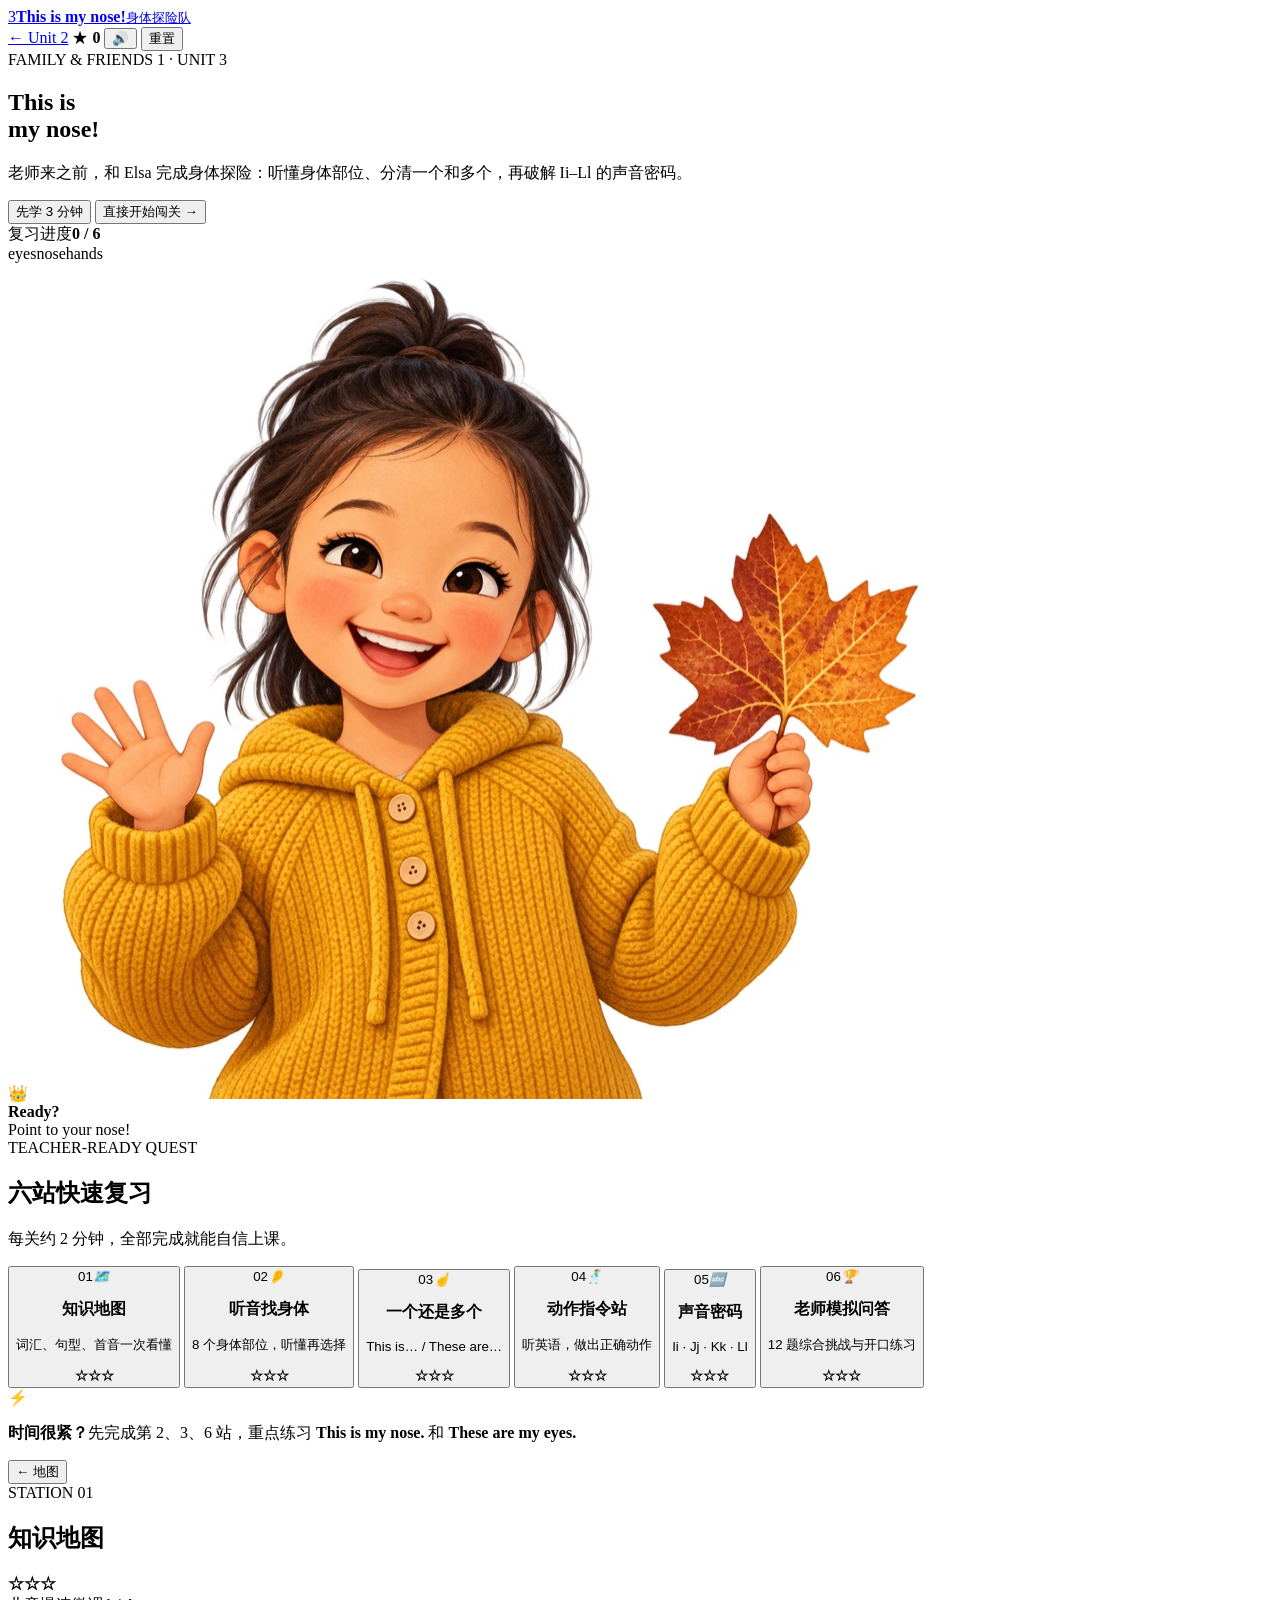
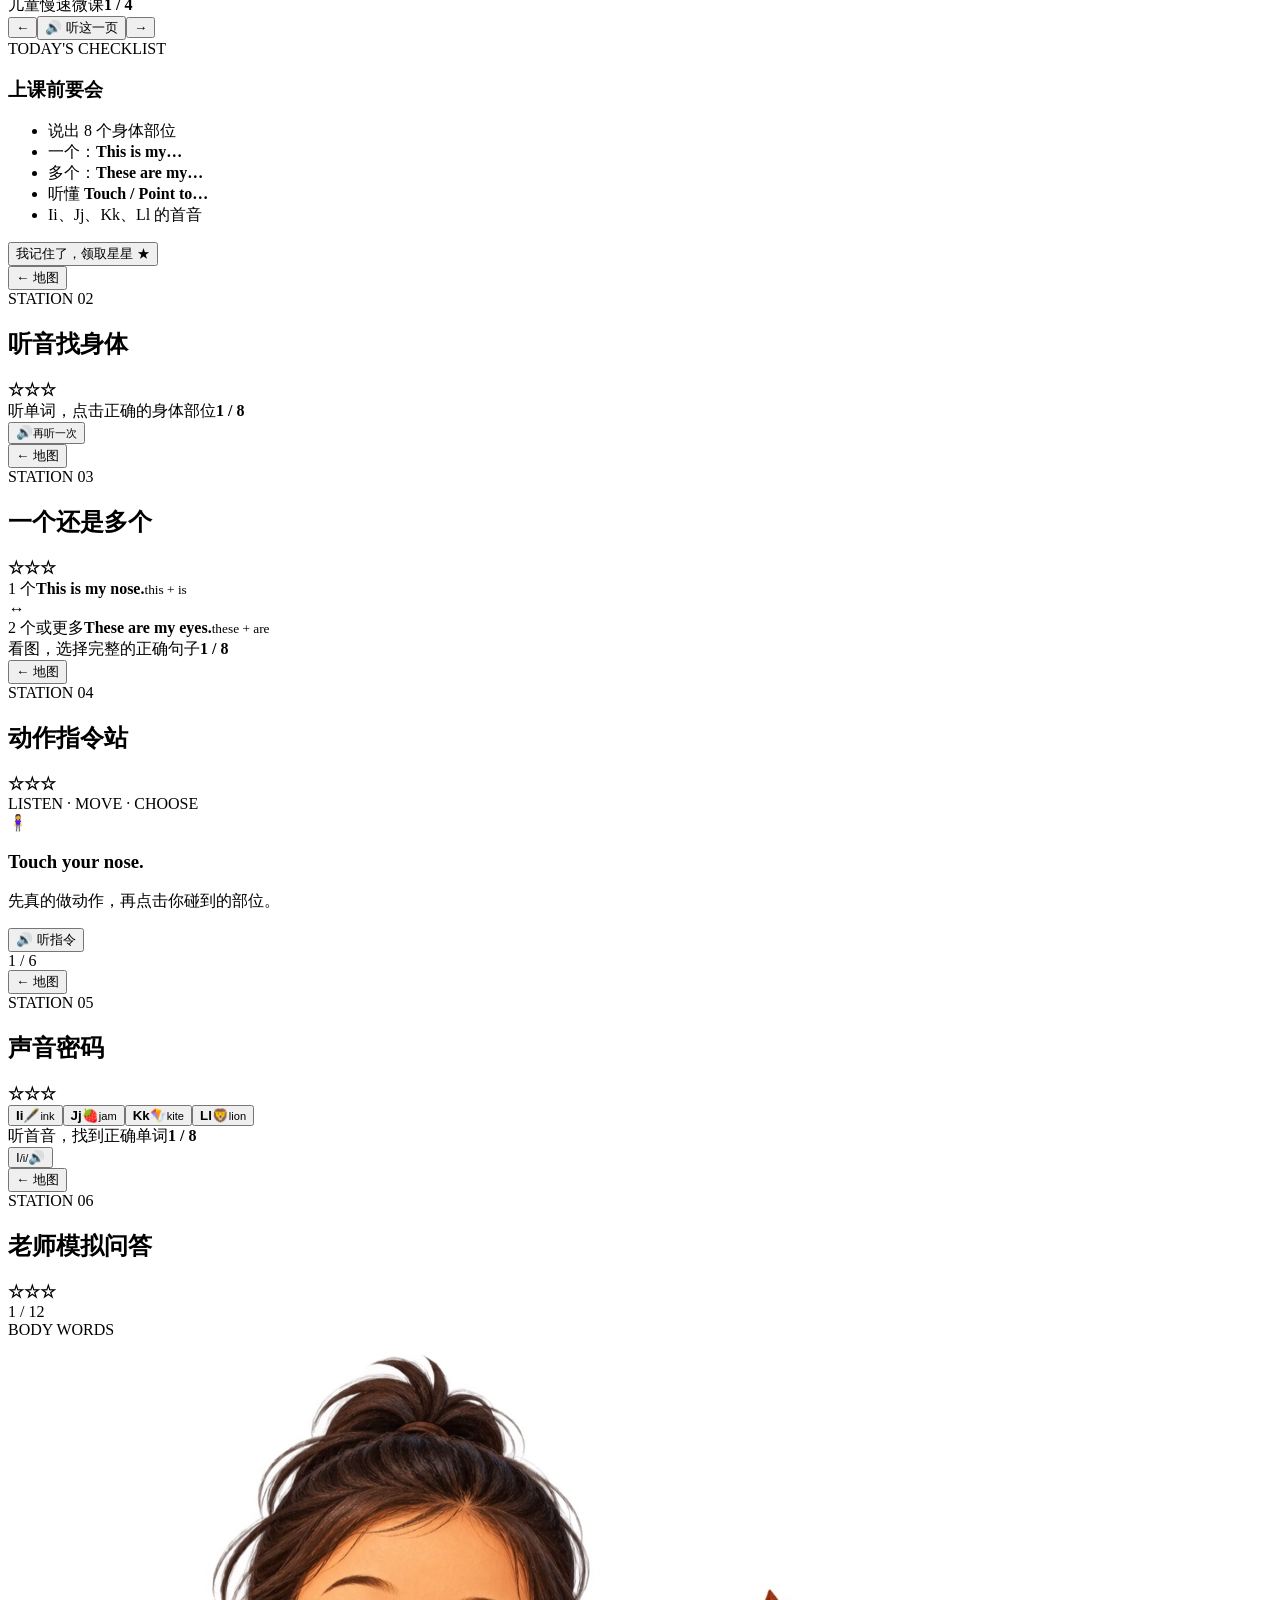
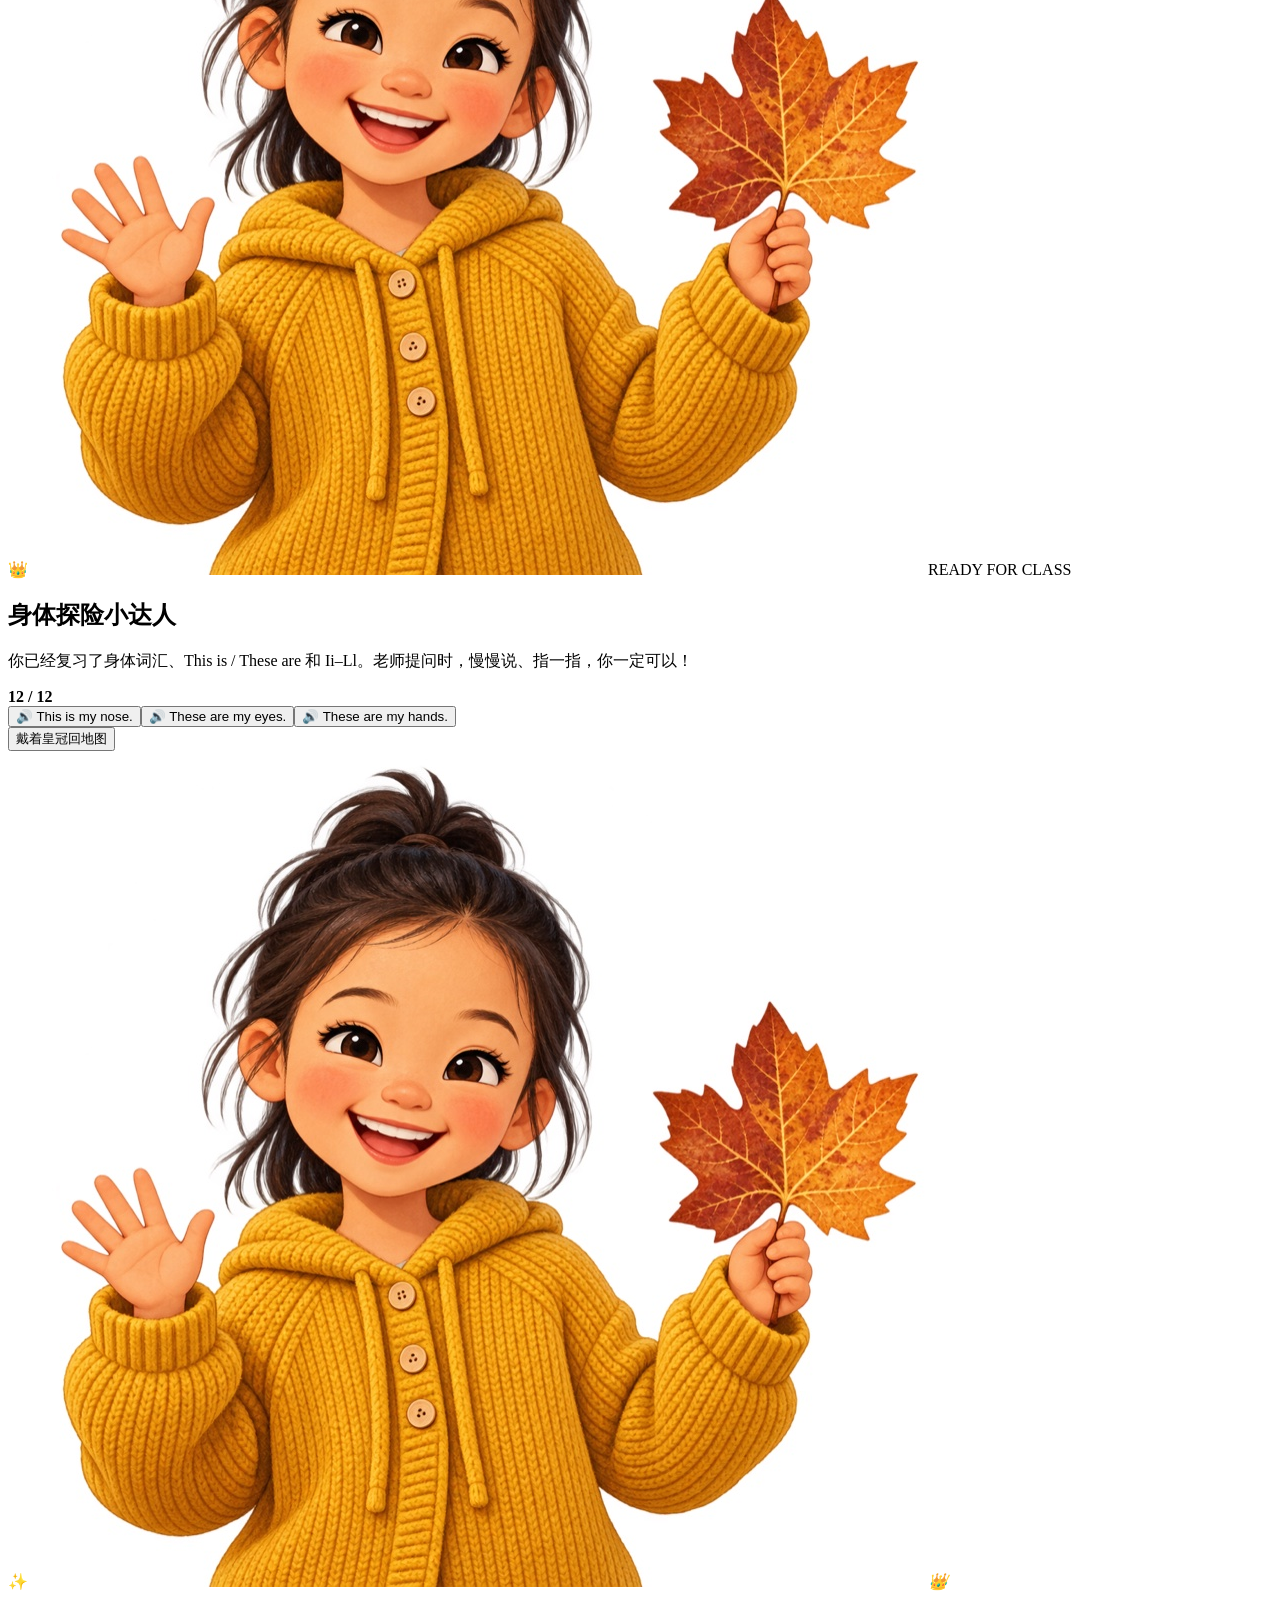
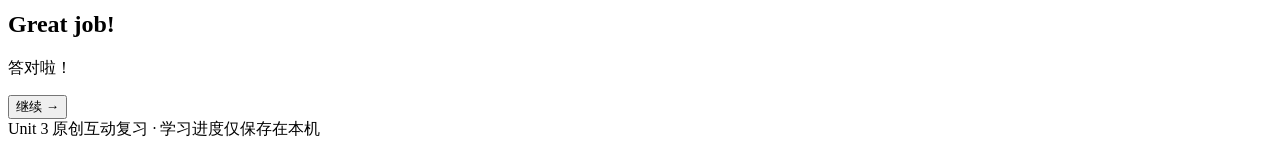
==== unit3.html @ ffd3141f "Add Unit 3 body parts review game" ====
<!doctype html>
<html lang="zh-CN">
<head>
  <meta charset="utf-8">
  <meta name="viewport" content="width=device-width, initial-scale=1">
  <meta name="theme-color" content="#91b7ad">
  <title>This is my nose! — Unit 3 身体探险队</title>
  <link rel="stylesheet" href="unit3.css">
</head>
<body>
  <div class="paper-dots" aria-hidden="true"></div>
  <header class="topbar">
    <a class="brand" href="unit3.html"><span class="unit-badge">3</span><span><b>This is my nose!</b><small>身体探险队</small></span></a>
    <nav>
      <a href="unit2.html">← Unit 2</a>
      <span class="star-box">★ <b id="totalStars">0</b></span>
      <button id="soundToggle" class="round-btn" aria-label="打开或关闭声音">🔊</button>
      <button id="resetBtn" class="link-btn">重置</button>
    </nav>
  </header>

  <main>
    <section id="home" class="screen active">
      <div class="hero panel">
        <div class="hero-copy">
          <span class="eyebrow">FAMILY & FRIENDS 1 · UNIT 3</span>
          <h1>This is<br>my nose!</h1>
          <p>老师来之前，和 Elsa 完成身体探险：听懂身体部位、分清一个和多个，再破解 Ii–Ll 的声音密码。</p>
          <div class="hero-actions">
            <button class="primary" data-screen="lesson">先学 3 分钟</button>
            <button class="secondary" data-screen="vocab">直接开始闯关 →</button>
          </div>
          <div class="progress"><div><span>复习进度</span><b id="progressText">0 / 6</b></div><div><i id="progressBar"></i></div></div>
        </div>
        <div class="hero-art">
          <span class="float-label f1">eyes</span><span class="float-label f2">nose</span><span class="float-label f3">hands</span>
          <div class="portrait"><span class="crown">👑</span><img src="elsa-cartoon.jpg" alt="卡通 Elsa"></div>
          <div class="speech"><b>Ready?</b><br>Point to your nose!</div>
        </div>
      </div>

      <div class="section-title"><div><span>TEACHER-READY QUEST</span><h2>六站快速复习</h2></div><p>每关约 2 分钟，全部完成就能自信上课。</p></div>
      <div class="station-grid">
        <button class="station mint" data-screen="lesson"><span>01</span><i>🗺️</i><h3>知识地图</h3><p>词汇、句型、首音一次看懂</p><b data-stars="lesson">☆☆☆</b></button>
        <button class="station peach" data-screen="vocab"><span>02</span><i>👂</i><h3>听音找身体</h3><p>8 个身体部位，听懂再选择</p><b data-stars="vocab">☆☆☆</b></button>
        <button class="station sky" data-screen="grammar"><span>03</span><i>☝️</i><h3>一个还是多个</h3><p>This is… / These are…</p><b data-stars="grammar">☆☆☆</b></button>
        <button class="station lemon" data-screen="action"><span>04</span><i>🕺</i><h3>动作指令站</h3><p>听英语，做出正确动作</p><b data-stars="action">☆☆☆</b></button>
        <button class="station lilac" data-screen="phonics"><span>05</span><i>🔤</i><h3>声音密码</h3><p>Ii · Jj · Kk · Ll</p><b data-stars="phonics">☆☆☆</b></button>
        <button class="station coral" data-screen="final"><span>06</span><i>🏆</i><h3>老师模拟问答</h3><p>12 题综合挑战与开口练习</p><b data-stars="final">☆☆☆</b></button>
      </div>
      <div class="quick-tip"><span>⚡</span><p><b>时间很紧？</b>先完成第 2、3、6 站，重点练习 <strong>This is my nose.</strong> 和 <strong>These are my eyes.</strong></p></div>
    </section>

    <section id="lesson" class="screen game-screen">
      <div class="screen-head"><button class="back" data-screen="home">← 地图</button><div><span>STATION 01</span><h2>知识地图</h2></div><b data-stars="lesson">☆☆☆</b></div>
      <div class="lesson-wrap">
        <div class="lesson-stage panel"><div class="lesson-top"><span>儿童慢速微课</span><b id="lessonCount">1 / 4</b></div><div id="lessonScene"></div><div class="lesson-controls"><button id="lessonPrev" class="small-btn">←</button><button id="lessonSpeak" class="primary">🔊 听这一页</button><button id="lessonNext" class="small-btn">→</button></div></div>
        <aside class="checklist panel"><span class="eyebrow">TODAY'S CHECKLIST</span><h3>上课前要会</h3><ul><li>说出 8 个身体部位</li><li>一个：<b>This is my…</b></li><li>多个：<b>These are my…</b></li><li>听懂 <b>Touch / Point to…</b></li><li>Ii、Jj、Kk、Ll 的首音</li></ul><button id="lessonDone" class="secondary full">我记住了，领取星星 ★</button></aside>
      </div>
    </section>

    <section id="vocab" class="screen game-screen">
      <div class="screen-head"><button class="back" data-screen="home">← 地图</button><div><span>STATION 02</span><h2>听音找身体</h2></div><b data-stars="vocab">☆☆☆</b></div>
      <div class="quiz panel"><div class="quiz-top"><span>听单词，点击正确的身体部位</span><b id="vocabCount">1 / 8</b></div><button id="vocabSpeak" class="listen-orb">🔊<small>再听一次</small></button><div id="vocabChoices" class="body-grid"></div></div>
    </section>

    <section id="grammar" class="screen game-screen">
      <div class="screen-head"><button class="back" data-screen="home">← 地图</button><div><span>STATION 03</span><h2>一个还是多个</h2></div><b data-stars="grammar">☆☆☆</b></div>
      <div class="rule panel"><div><span>1 个</span><b>This is my nose.</b><small>this + is</small></div><i>↔</i><div><span>2 个或更多</span><b>These are my eyes.</b><small>these + are</small></div></div>
      <div class="quiz panel"><div class="quiz-top"><span>看图，选择完整的正确句子</span><b id="grammarCount">1 / 8</b></div><div id="grammarVisual" class="grammar-visual"></div><div id="grammarChoices" class="answer-grid"></div></div>
    </section>

    <section id="action" class="screen game-screen">
      <div class="screen-head"><button class="back" data-screen="home">← 地图</button><div><span>STATION 04</span><h2>动作指令站</h2></div><b data-stars="action">☆☆☆</b></div>
      <div class="action-card panel"><span class="eyebrow">LISTEN · MOVE · CHOOSE</span><div class="action-figure">🧍‍♀️</div><h3 id="actionPrompt">Touch your nose.</h3><p>先真的做动作，再点击你碰到的部位。</p><button id="actionSpeak" class="primary">🔊 听指令</button><div id="actionChoices" class="chip-grid"></div><div class="rounds" id="actionCount">1 / 6</div></div>
    </section>

    <section id="phonics" class="screen game-screen">
      <div class="screen-head"><button class="back" data-screen="home">← 地图</button><div><span>STATION 05</span><h2>声音密码</h2></div><b data-stars="phonics">☆☆☆</b></div>
      <div class="phonics-strip"><button data-say="I. ink. /i/." class="p-i"><b>Ii</b><span>🖋️</span><small>ink</small></button><button data-say="J. jam. /j/." class="p-j"><b>Jj</b><span>🍓</span><small>jam</small></button><button data-say="K. kite. /k/." class="p-k"><b>Kk</b><span>🪁</span><small>kite</small></button><button data-say="L. lion. /l/." class="p-l"><b>Ll</b><span>🦁</span><small>lion</small></button></div>
      <div class="quiz panel"><div class="quiz-top"><span>听首音，找到正确单词</span><b id="phonicsCount">1 / 8</b></div><button id="phonicsSpeak" class="sound-orb"><span id="phonicLetter">I</span><small id="phonicSound">/i/</small>🔊</button><div id="phonicsChoices" class="body-grid"></div></div>
    </section>

    <section id="final" class="screen game-screen">
      <div class="screen-head"><button class="back" data-screen="home">← 地图</button><div><span>STATION 06</span><h2>老师模拟问答</h2></div><b data-stars="final">☆☆☆</b></div>
      <div id="finalGame" class="final panel"><div class="final-progress"><span id="finalCount">1 / 12</span><div><i id="finalBar"></i></div></div><span id="finalType" class="eyebrow">BODY WORDS</span><div id="finalPrompt" class="final-prompt"></div><div id="finalChoices" class="answer-grid"></div></div>
      <div id="certificate" class="certificate panel hidden"><span class="big-crown">👑</span><img src="elsa-cartoon.jpg" alt="卡通 Elsa"><span class="eyebrow">READY FOR CLASS</span><h2>身体探险小达人</h2><p>你已经复习了身体词汇、This is / These are 和 Ii–Ll。老师提问时，慢慢说、指一指，你一定可以！</p><b id="finalScore">12 / 12</b><div class="teacher-lines"><button data-say="This is my nose.">🔊 This is my nose.</button><button data-say="These are my eyes.">🔊 These are my eyes.</button><button data-say="These are my hands.">🔊 These are my hands.</button></div><button class="primary" data-screen="home">戴着皇冠回地图</button></div>
    </section>
  </main>

  <div id="feedback" class="feedback" role="dialog" aria-live="assertive" aria-modal="true"><div class="feedback-card"><div class="reward"><span id="feedbackIcon">✨</span><img src="elsa-cartoon.jpg" alt="卡通 Elsa"><i>👑</i></div><h2 id="feedbackTitle">Great job!</h2><p id="feedbackText">答对啦！</p><button id="feedbackBtn" class="primary">继续 →</button></div></div>
  <div id="toast" class="toast" role="status"></div>
  <footer>Unit 3 原创互动复习 · 学习进度仅保存在本机</footer>
  <script src="unit3.js"></script>
</body>
</html>
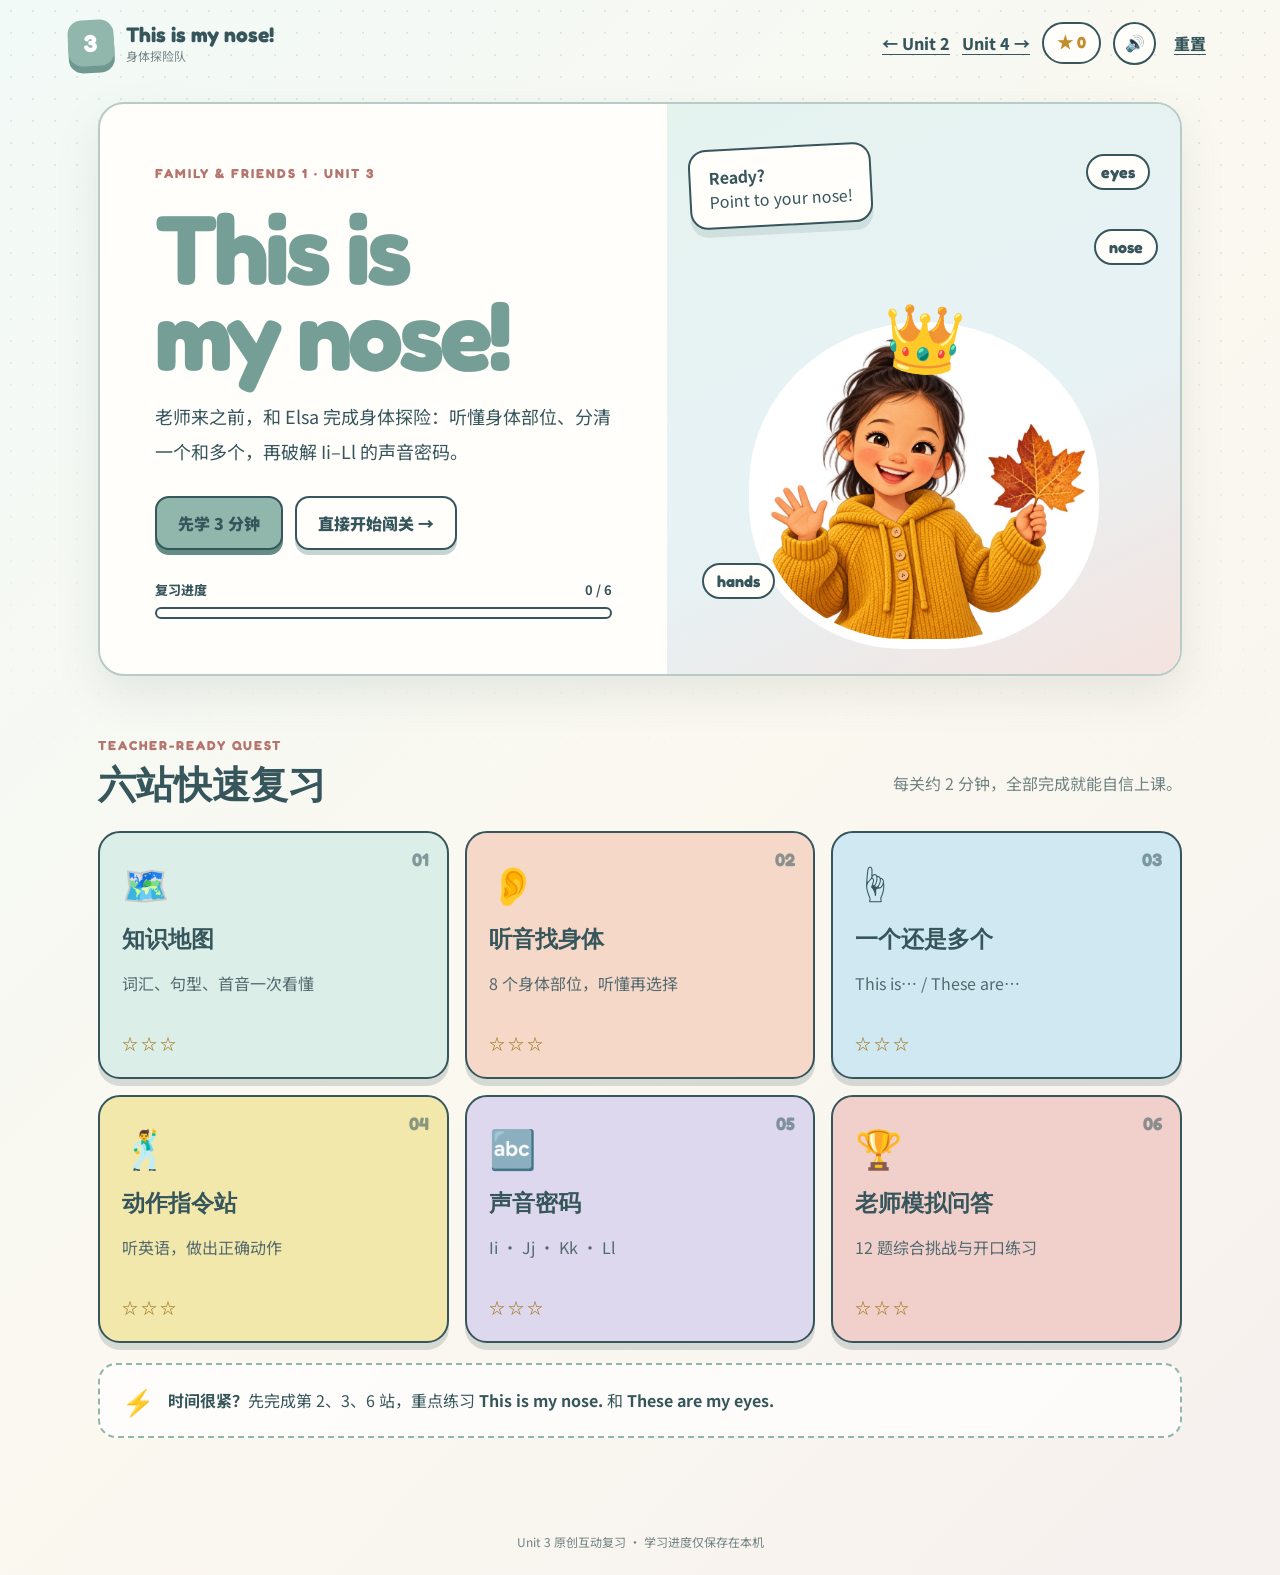
==== commit d5c16014: "Link Unit 3 to Unit 4" ====
--- a/unit3.html
+++ b/unit3.html
@@ -13,6 +13,7 @@
     <a class="brand" href="unit3.html"><span class="unit-badge">3</span><span><b>This is my nose!</b><small>身体探险队</small></span></a>
     <nav>
       <a href="unit2.html">← Unit 2</a>
+      <a href="unit4.html">Unit 4 →</a>
       <span class="star-box">★ <b id="totalStars">0</b></span>
       <button id="soundToggle" class="round-btn" aria-label="打开或关闭声音">🔊</button>
       <button id="resetBtn" class="link-btn">重置</button>
--- a/unit3.css
+++ b/unit3.css
@@ -0,0 +1,5 @@
+@import url('https://fonts.googleapis.com/css2?family=Fredoka:wght@500;600;700&family=Noto+Sans+SC:wght@400;500;700;900&display=swap');
+:root{--ink:#36565c;--muted:#6f8282;--paper:#fffefb;--cream:#f4faf7;--mint:#91b7ad;--mint2:#dceee8;--sky:#cfe8f2;--peach:#f6d8c8;--lemon:#f3e8ac;--lilac:#ded8ee;--coral:#e9aaa1;--line:#b9cbc7;--shadow:0 18px 45px rgba(74,105,101,.12);--radius:26px}
+*{box-sizing:border-box}html{scroll-behavior:smooth}body{margin:0;background:linear-gradient(135deg,#f2faf7 0%,#fbf8f0 54%,#f6f0ee 100%);color:var(--ink);font-family:'Noto Sans SC',sans-serif;min-height:100vh}.paper-dots{position:fixed;inset:0;pointer-events:none;opacity:.35;background-image:radial-gradient(#a8c4bd 1px,transparent 1px);background-size:22px 22px;mask-image:linear-gradient(#000,transparent 90%)}button,a{font:inherit}button{color:inherit}.topbar{height:86px;max-width:1180px;margin:auto;display:flex;align-items:center;justify-content:space-between;padding:0 18px;position:relative;z-index:3}.brand{display:flex;align-items:center;gap:12px;text-decoration:none;color:var(--ink)}.brand span:last-child{display:flex;flex-direction:column}.brand b{font-family:'Fredoka';font-size:21px}.brand small{font-size:12px;color:var(--muted)}.unit-badge{width:46px;height:46px;border-radius:14px;background:var(--mint);display:grid;place-items:center;color:white;font:700 24px 'Fredoka';box-shadow:0 7px 0 #6f9990;transform:rotate(-3deg)}nav{display:flex;align-items:center;gap:12px}nav a,.link-btn{border:0;background:none;color:var(--ink);font-weight:800;text-decoration:underline;text-underline-offset:4px;cursor:pointer}.star-box,.round-btn{border:2px solid var(--ink);background:var(--paper);border-radius:999px;padding:8px 13px;font-family:'Fredoka';font-weight:700}.star-box{color:#c28f2f}.round-btn{width:43px;height:43px;padding:0;cursor:pointer}main{max-width:1120px;margin:auto;padding:16px 18px 70px;position:relative}.screen{display:none}.screen.active{display:block;animation:rise .35s ease}@keyframes rise{from{opacity:0;transform:translateY(12px)}}.panel{background:rgba(255,254,251,.94);border:2px solid var(--line);border-radius:var(--radius);box-shadow:var(--shadow)}.hero{min-height:482px;display:grid;grid-template-columns:1.05fr .95fr;overflow:hidden}.hero-copy{padding:55px}.eyebrow{font:700 13px 'Fredoka';letter-spacing:2px;color:#b4756e}.hero h1{font:700 clamp(60px,8vw,98px)/.88 'Fredoka';letter-spacing:-4px;margin:22px 0;color:#759f96}.hero-copy>p{font-size:18px;line-height:1.9;margin:0 0 28px;max-width:590px}.hero-actions{display:flex;gap:12px;flex-wrap:wrap}.primary,.secondary,.small-btn,.back{border:2px solid var(--ink);border-radius:14px;padding:13px 21px;font-weight:900;cursor:pointer;transition:.18s}.primary{background:var(--mint);box-shadow:0 5px 0 #648d85}.secondary{background:var(--paper);box-shadow:0 5px 0 #c5d5d1}.primary:hover,.secondary:hover,.station:hover{transform:translateY(-3px)}.progress{margin-top:30px}.progress>div:first-child{display:flex;justify-content:space-between;font-weight:800;font-size:13px}.progress>div:last-child{height:12px;border:2px solid var(--ink);border-radius:10px;margin-top:8px;overflow:hidden}.progress i{display:block;width:0;height:100%;background:linear-gradient(90deg,var(--mint),#e7bf71);transition:.3s}.hero-art{position:relative;background:linear-gradient(155deg,#e5f3ef,#e7f2f5 58%,#f4e3df);display:grid;place-items:end center;padding:25px}.portrait{width:76%;max-width:350px;position:relative}.portrait img{display:block;width:100%;border-radius:50% 50% 44% 44%;background:#fff;border:10px solid rgba(255,255,255,.8)}.crown{position:absolute;z-index:2;font-size:66px;top:-37px;left:50%;transform:translateX(-50%) rotate(4deg)}.speech{position:absolute;left:22px;top:42px;background:var(--paper);border:2px solid var(--ink);border-radius:18px;padding:14px 18px;box-shadow:0 8px 0 rgba(54,86,92,.12);transform:rotate(-3deg)}.float-label{position:absolute;background:var(--paper);border:2px solid var(--ink);border-radius:99px;padding:6px 13px;font:700 16px 'Fredoka';z-index:2}.f1{right:30px;top:50px}.f2{right:22px;top:125px}.f3{left:35px;bottom:75px}.section-title{display:flex;justify-content:space-between;align-items:end;margin:55px 0 20px}.section-title span{font:700 13px 'Fredoka';letter-spacing:2px;color:#b4756e}.section-title h2{font:700 38px 'Fredoka';margin:5px 0 0}.section-title p{color:var(--muted)}.station-grid{display:grid;grid-template-columns:repeat(3,1fr);gap:16px}.station{position:relative;min-height:205px;border:2px solid var(--ink);border-radius:22px;padding:22px;text-align:left;cursor:pointer;box-shadow:0 7px 0 rgba(54,86,92,.18);transition:.18s}.station span{position:absolute;right:18px;top:15px;font:700 18px 'Fredoka';opacity:.55}.station i{font-style:normal;font-size:38px}.station h3{font:700 23px 'Fredoka';margin:14px 0 6px}.station p{min-height:44px;color:#526a6f}.station>b{letter-spacing:3px;color:#a77f2e}.mint{background:var(--mint2)}.peach{background:var(--peach)}.sky{background:var(--sky)}.lemon{background:var(--lemon)}.lilac{background:var(--lilac)}.coral{background:#f1d0cb}.quick-tip{margin-top:20px;padding:17px 22px;background:rgba(255,255,255,.7);border:2px dashed var(--mint);border-radius:18px;display:flex;gap:14px;align-items:center}.quick-tip span{font-size:26px}.quick-tip p{margin:0;line-height:1.7}.game-screen{min-height:650px}.screen-head{display:grid;grid-template-columns:1fr 2fr 1fr;align-items:center;margin:12px 0 28px}.screen-head>div{text-align:center}.screen-head span{font:700 12px 'Fredoka';letter-spacing:2px;color:#b4756e}.screen-head h2{font:700 35px 'Fredoka';margin:2px}.screen-head>b{text-align:right;color:#b58934;letter-spacing:3px}.back{justify-self:start;background:var(--paper);padding:9px 15px;box-shadow:0 4px 0 #c5d5d1}.lesson-wrap{display:grid;grid-template-columns:1.3fr .7fr;gap:18px}.lesson-stage,.checklist,.quiz,.action-card,.final{padding:28px}.lesson-top,.quiz-top{display:flex;justify-content:space-between;font-weight:800}.lesson-top b,.quiz-top b{font-family:'Fredoka'}.lesson-card{text-align:center;padding:30px 10px}.lesson-card .lesson-icon{font-size:74px}.lesson-card h3{font:700 43px 'Fredoka';margin:12px}.lesson-card p{font-size:18px;line-height:1.7}.lesson-card strong{display:block;background:var(--mint2);border-radius:14px;padding:16px;font:700 22px 'Fredoka'}.lesson-controls{display:flex;justify-content:center;align-items:center;gap:12px}.small-btn{padding:11px 16px;background:white}.checklist h3{font:700 28px 'Fredoka'}.checklist ul{padding-left:22px;line-height:2}.checklist li::marker{color:var(--mint)}.full{width:100%;margin-top:15px}.listen-orb,.sound-orb{display:grid;place-items:center;margin:35px auto 25px;width:150px;height:150px;border:3px solid var(--ink);border-radius:50%;background:linear-gradient(145deg,var(--mint2),var(--sky));box-shadow:0 10px 0 #aac7c0;font-size:45px;cursor:pointer}.listen-orb small{font-size:12px}.body-grid{display:grid;grid-template-columns:repeat(4,1fr);gap:13px}.body-grid button{min-height:115px;border:2px solid var(--ink);border-radius:18px;background:var(--paper);cursor:pointer;font:700 19px 'Fredoka';box-shadow:0 5px 0 #c8d8d3}.body-grid button span{display:block;font-size:36px;margin-bottom:7px}.body-grid button:hover,.answer-grid button:hover,.chip-grid button:hover{background:var(--mint2);transform:translateY(-2px)}.rule{display:grid;grid-template-columns:1fr auto 1fr;align-items:center;text-align:center;padding:22px;margin-bottom:18px}.rule>div{padding:14px}.rule span,.rule small{display:block;color:var(--muted)}.rule b{display:block;font:700 23px 'Fredoka';margin:8px}.rule i{font-size:28px}.grammar-visual{text-align:center;font-size:80px;padding:25px}.grammar-visual b{display:block;font:700 28px 'Fredoka';margin-top:8px}.answer-grid{display:grid;gap:12px;max-width:750px;margin:auto}.answer-grid button{padding:16px;border:2px solid var(--ink);border-radius:15px;background:var(--paper);font-weight:800;cursor:pointer;transition:.15s}.action-card{text-align:center;max-width:800px;margin:auto}.action-figure{font-size:110px;margin:15px}.action-card h3{font:700 38px 'Fredoka';margin:6px}.chip-grid{display:flex;justify-content:center;flex-wrap:wrap;gap:10px;margin-top:25px}.chip-grid button{border:2px solid var(--ink);border-radius:999px;background:var(--paper);padding:11px 18px;font:700 17px 'Fredoka';cursor:pointer}.rounds{margin-top:24px;font-weight:800}.phonics-strip{display:grid;grid-template-columns:repeat(4,1fr);gap:12px;margin-bottom:18px}.phonics-strip button{border:2px solid var(--ink);border-radius:20px;padding:16px;cursor:pointer}.phonics-strip b{display:block;font:700 30px 'Fredoka'}.phonics-strip span{font-size:35px}.phonics-strip small{display:block;font:700 16px 'Fredoka'}.p-i{background:var(--mint2)}.p-j{background:var(--peach)}.p-k{background:var(--sky)}.p-l{background:var(--lemon)}.sound-orb{font:700 22px 'Fredoka'}.sound-orb span{font-size:44px}.sound-orb small{font-size:18px}.final{max-width:820px;margin:auto}.final-progress{display:flex;align-items:center;gap:14px}.final-progress>div{flex:1;height:12px;border:2px solid var(--ink);border-radius:9px;overflow:hidden}.final-progress i{display:block;height:100%;background:var(--mint);width:8%;transition:.3s}.final-prompt{text-align:center;font:700 35px 'Fredoka';padding:35px 10px}.final-prompt span{font-size:80px;display:block}.certificate{text-align:center;padding:35px;max-width:800px;margin:auto}.certificate>img{width:170px;height:170px;object-fit:cover;object-position:top;border-radius:50%;border:7px solid var(--mint2)}.big-crown{display:block;font-size:70px;margin-bottom:-25px;position:relative;z-index:2}.certificate h2{font:700 40px 'Fredoka';margin:12px}.certificate>p{line-height:1.8}.certificate>b{display:block;font:700 32px 'Fredoka';color:#bd8732;margin:15px}.teacher-lines{display:flex;gap:8px;justify-content:center;flex-wrap:wrap;margin:18px}.teacher-lines button{border:2px solid var(--mint);background:var(--cream);border-radius:12px;padding:9px 12px;cursor:pointer}.hidden{display:none!important}.feedback{position:fixed;inset:0;background:rgba(40,66,68,.45);backdrop-filter:blur(8px);display:none;place-items:center;z-index:20;padding:20px}.feedback.show{display:grid}.feedback-card{width:min(430px,95vw);background:var(--paper);border:3px solid var(--ink);border-radius:26px;padding:25px;text-align:center;box-shadow:0 25px 70px rgba(0,0,0,.2)}.reward{height:180px;position:relative}.reward img{height:170px;width:170px;object-fit:cover;object-position:top;border-radius:50%;border:6px solid var(--mint2)}.reward span{position:absolute;font-size:45px;left:35px;top:20px}.reward i{position:absolute;font-style:normal;font-size:58px;right:50px;top:-12px;transform:rotate(10deg)}.feedback-card h2{font:700 31px 'Fredoka';margin:12px 0 4px}.feedback-card p{margin:0 0 18px}.toast{position:fixed;left:50%;bottom:25px;transform:translate(-50%,30px);opacity:0;background:var(--ink);color:white;border-radius:99px;padding:11px 19px;z-index:30;transition:.2s}.toast.show{opacity:1;transform:translate(-50%,0)}footer{text-align:center;color:var(--muted);font-size:12px;padding:25px}
+@media(max-width:850px){.topbar{height:auto;padding:14px}.brand small,nav a,.link-btn{display:none}.hero{grid-template-columns:1fr}.hero-copy{padding:35px 28px}.hero h1{font-size:64px}.hero-art{min-height:390px}.station-grid{grid-template-columns:repeat(2,1fr)}.lesson-wrap{grid-template-columns:1fr}.body-grid{grid-template-columns:repeat(2,1fr)}.section-title{align-items:start;flex-direction:column}.phonics-strip{grid-template-columns:repeat(2,1fr)}}
+@media(max-width:520px){main{padding:8px 12px 50px}.topbar nav{gap:6px}.star-box{padding:7px 9px}.hero-copy{padding:28px 20px}.hero h1{font-size:55px}.hero-art{min-height:330px}.speech{font-size:13px;left:10px}.float-label{font-size:13px}.station-grid{grid-template-columns:1fr}.station{min-height:165px}.screen-head{grid-template-columns:auto 1fr auto}.screen-head h2{font-size:25px}.screen-head>b{font-size:11px}.quiz,.lesson-stage,.checklist,.action-card,.final{padding:18px}.rule{grid-template-columns:1fr}.rule>i{transform:rotate(90deg)}.phonics-strip{gap:7px}.final-prompt{font-size:27px}.body-grid button{min-height:100px}}
